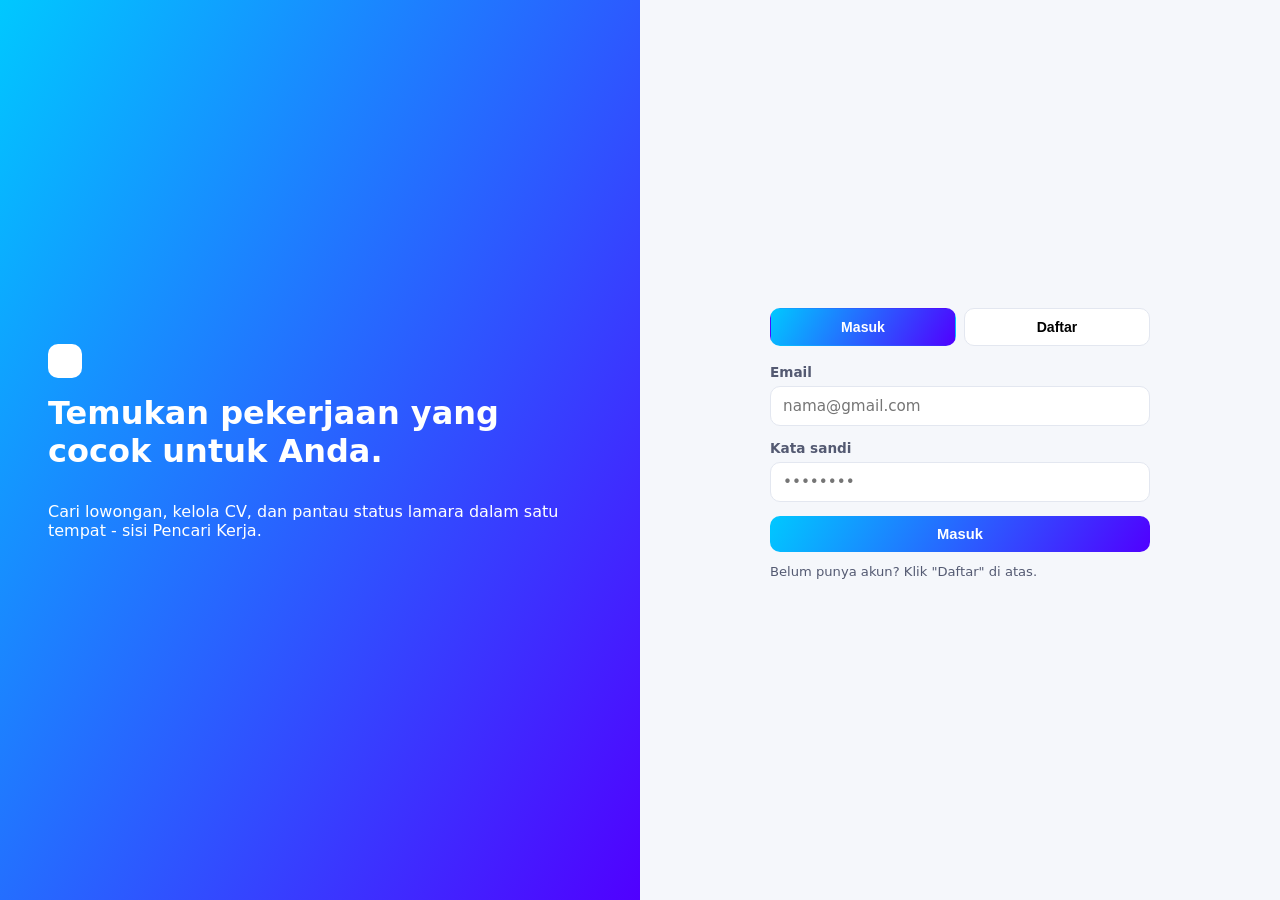
==== ui-pencari-kerja/index.html @ a24a92bb "perbaiki error elemen HTML dan fungsi Javascript" ====
<!DOCTYPE html>
<html lang="id">
    <head>
        <meta charset="UTF-8">
        <meta name="viewport" content="width=device-width, initial-scale=1.0">
        <title>LinkKerja - Pencari Kerja</title>
        <link rel="stylesheet" href="../shared/style.css">
    </head>
    <body>

        <!-- ===AUTH=== -->
         <section id="view-auth" class="auth-wrap">
            <div class="auth-hero">
                <div class="brand" style="font-size: 1.4rem;"><span class="brand-mark" style="background: #fff;"></span></div>
                <h2>Temukan pekerjaan yang cocok untuk Anda.</h2>
                <p>Cari lowongan, kelola CV, dan pantau status lamara dalam satu tempat - sisi Pencari Kerja.</p>
            </div>
            <diiv class="auth-form-wrap">
                <div class="auth-card">
                    <div class="role-toggle">
                        <button class="active" id="tab-login">Masuk</button>
                        <button id="tab-register">Daftar</button>
                    </div>

                    <form id="form-login">
                        <div class="field"><label>Email</label><input type="email" placeholder="nama@gmail.com" required></div>
                        <div class="field"><label>Kata sandi</label><input type="password" placeholder="••••••••" required></div>
                        <button type="submit" class="btn btn-primary" style="width:100%; justify-content: center;">Masuk</button>
                        <p style="font-size: 0.82rem; color:var(--ink-soft); margin-top: 12px;">Belum punya akun? Klik "Daftar" di atas.</p>
                    </form>

                    <form id="form-register" class="hidden">
                        <div class="field"><label>Nama lengkap</label><input type="text" placeholder="Lathifah Widya Zahra" required></div>
                        <div class="field"><label>Email</label><input type="email" placeholder="nama@gmail.com" required></div>
                        <div class="field"><label>Kata sandi</label><input type="password" placeholder="Minimal 8 karakter" required></div>
                        <button type="submit" class="btn btn-primary" style="width:100%; justify-content: center;">Daftar Sekarang</button>
                    </form>
                </div>
            </diiv>
         </section>
         <!-- === APP === -->
          <div id="view-app" class="app-shell hidden">
            <aside class="sidebar">
                <div class="brand"><span class="brand-mark"></span>LinkKerja</div>
                <ul class="=nav-list">
                    <li><button class="nav-btn active" data-view="beranda">🏠 Beranda</button></li>
                    <li><button class="nav-btn" data-view="cari">🏠 Cari Lowongan</button></li>
                     <li><button class="nav-btn" data-view="lamaran">🏠 Lamaran Saya</button></li> 
                    <li><button class="nav-btn" data-view="profil">🏠 Profil &amp; CV</button></li>
                </ul>
                <div class="sidebar-footer">
                    LinkKerja · UI Pencari Kerja<br>Dikerjakan oleh Lathifah Widya Zahra
                </div>
            </aside>

            <main class="main">
                <div class="topbar">
                    <div>
                        <h1 id="page-title">Beranda</h1>
                        <p id="page-subtitle">Rekomendasi lowongan untuk Anda hari ini.</p>
                    </div>
                    <div class="user-chip">
                        <div class="avatar">LZ</div>
                        <div>
                            <div style="font-weight: 600; font-size: 0.9rem;">Lathifah Widya Zahra</div>
                            <div style="font-size: 0.75rem; color:var(--ink-soft);">Pencari Kerja</div>
                        </div>
                    </div>
                </div>

                <!-- ===Beranda: rekomendasi (KF-04)=== -->
                 <setion data-panel="beranda">
                    <div class="card">
                        <h3 style="margin-top: 0;">Rekomendasi untuk Anda</h3>
                        <div id="list-rekomendasi"></div>
                    </div>
                 </setion>

                 <!-- ===Cari lowongan dengan filter (KF-03, UC-08)=== -->
                  <section data-panel="cari" class="hidden">
                    <div class="card" style="margin-bottom: 16px;">
                        <div class="grid-2">
                            <div class="field" style="margin:0;"><label>Kata kunci / lokasi</label><input id="filter-kata-kunci" placeholder="Contoh: Madiun, Frontend"></div>
                            <div class="field" style="margin: 0;">
                                <label>Bidang</label>
                                <select id="filter-bidang">
                                    <option value="">Semua bidang</option>
                                    <option>Teknologi</option>
                                    <option>Desain</option>
                                    <option>Pemasaran</option>
                                </select>
                            </div>
                        </div>
                    </div>
                    <div class="card"><div id="list-lowongan"></div>
                  </section>

                  <!-- ===Detail Lowongan & Lamaran (UC-04)=== -->
                   <section data-panel="detail" class="hidden">
                    <button class="btn btn-ghost" onclick="kembaliKeCari()">← Kembali ke daftar lowongan</button>
                    <button class="card" id="detail-content" style="margin-top: 14px;"></button>
                   </section>

                   <!-- ===Lamaran Saya/Application Tracker (KF-06, UC-07)=== -->
                    <section data-panel="lamaran" class="hidden">
                        <div class="card"><div id="list-lamaran-saya"></div></div>
                    </section>

                    <!-- ===Profil & CV (KF-01, KF-02, UC-02)=== -->
                    <section data-panel="profil" class="hidden">
                        <div class="card" style="max-width: 640px; margin-bottom: 16px;">
                            <h3 style="margin-top: 0;">Data diri</h3>
                            <div class="grid-2">
                                <div class="field"><label>Nama lengkap</label><input value="Lathifah Widya Zahra"></div>
                                <div class="field"><label>No. telepon</label><input value="08123456789"></div>
                                <div class="field"><label>Alamat</label><input value="Madiun, Jawa Timur"></div>
                                <div class="field"><label>Ringkasan profesional</label><textarea rows="3">Mahasiswa TRPL yang tertarik pada pengembangan web.</textarea></div>
                                <button class="btn btn-primary">Simpan Perubahan</button>
                            </div>

                        <div class="card" style="max-width: 640px; margin-bottom: 16px;">
                            <h3 style="margin-top: 0;">Riwayat pendidikan &amp;pengalaman</h3>
                            <div id="list-riwayat"></div>
                            <button class="btn btn-outline" style="margin-top: 10px;" onclick="tambahRiwayat()">+ Tambah riwayat</button>
                        </div>

                        <div class="card" style="max-width: 640px;">
                            <h3 style="margin-top: 0;">Dokumen pendukung</h3>
                            <p style="font-size: 0.85rem; color:var(--ink-soft); margin-top: -6px;">Format yang diterima: PDF atau JPG.</p>
                            <div id="list-dokumen"></div>
                            <label class="btn btn-outline" style="margin-top: 10px; cursor: pointer;">+ Unggah dokumen<input type="file" accept=".pdf, .jpg, .jpeg" style="display: none;" id="input-dokumen"></label>
                        </div>
                        </div>
                    </section>
            </main>
          </div>
          <div id="toast" class="toast hidden"></div>
          <script src="script.js"></script>
    </body>
</html>
---- shared/style.css ----
/* =====================================================================
   LinkKerja — Gaya bersama untuk UI Perekrut & UI Pencari Kerja
   Primary  : rgb(0, 200, 255)
   Secondary: rgb(80, 0, 255)
   ===================================================================== */

:root {
  --primary: #00c8ff;
  --secondary: #5000ff;
  --gradient: linear-gradient(120deg, var(--primary), var(--secondary));
  --ink: #101324;
  --ink-soft: #545a72;
  --bg: #f5f7fb;
  --surface: #ffffff;
  --border: #e3e7f0;
  --success: #17b26a;
  --danger: #e5484d;
  --warning: #f5a524;
  --radius: 14px;
  --shadow: 0 8px 24px rgba(16, 19, 36, 0.08);
  font-size: 16px;
}

* { box-sizing: border-box; }

body {
  margin: 0;
  font-family: "Inter", "Segoe UI", system-ui, sans-serif;
  background: var(--bg);
  color: var(--ink);
}

a { color: inherit; text-decoration: none; }

/* ---------- Layout ---------- */
.app-shell {
  display: grid;
  grid-template-columns: 240px 1fr;
  min-height: 100vh;
}

@media (max-width: 860px) {
  .app-shell { grid-template-columns: 1fr; }
  .sidebar { display: none; }
  .sidebar.open { display: flex; }
}

.sidebar {
  background: var(--ink);
  color: #fff;
  padding: 28px 20px;
  display: flex;
  flex-direction: column;
  gap: 28px;
}

.brand {
  display: flex;
  align-items: center;
  gap: 10px;
  font-weight: 700;
  font-size: 1.15rem;
}

.brand-mark {
  width: 34px;
  height: 34px;
  border-radius: 10px;
  background: var(--gradient);
  flex-shrink: 0;
}

.nav-list { list-style: none; padding: 0; margin: 0; display: flex; flex-direction: column; gap: 4px; }

.nav-list button {
  width: 100%;
  text-align: left;
  background: transparent;
  border: none;
  color: rgba(255,255,255,0.7);
  padding: 11px 14px;
  border-radius: 10px;
  font-size: 0.95rem;
  cursor: pointer;
  display: flex;
  align-items: center;
  gap: 10px;
}

.nav-list button:hover { background: rgba(255,255,255,0.08); color: #fff; }
.nav-list button.active { background: var(--gradient); color: #fff; }

.sidebar-footer {
  margin-top: auto;
  font-size: 0.8rem;
  color: rgba(255,255,255,0.5);
}

.main {
  padding: 28px 36px 60px;
  max-width: 1120px;
  width: 100%;
}

.topbar {
  display: flex;
  justify-content: space-between;
  align-items: center;
  margin-bottom: 26px;
  gap: 16px;
  flex-wrap: wrap;
}

.topbar h1 { font-size: 1.5rem; margin: 0 0 4px; }
.topbar p { margin: 0; color: var(--ink-soft); font-size: 0.92rem; }

.user-chip {
  display: flex;
  align-items: center;
  gap: 10px;
  background: var(--surface);
  border: 1px solid var(--border);
  padding: 6px 14px 6px 6px;
  border-radius: 999px;
}

.avatar {
  width: 32px; height: 32px; border-radius: 50%;
  background: var(--gradient);
  display: flex; align-items: center; justify-content: center;
  color: #fff; font-weight: 700; font-size: 0.85rem;
}

/* ---------- Cards / panels ---------- */
.card {
  background: var(--surface);
  border: 1px solid var(--border);
  border-radius: var(--radius);
  padding: 20px;
}

.card + .card { margin-top: 16px; }

.stat-grid {
  display: grid;
  grid-template-columns: repeat(auto-fit, minmax(180px, 1fr));
  gap: 14px;
  margin-bottom: 22px;
}

.stat-card {
  background: var(--surface);
  border: 1px solid var(--border);
  border-radius: var(--radius);
  padding: 18px;
  box-shadow: var(--shadow);
}

.stat-card .num { font-size: 1.7rem; font-weight: 700; }
.stat-card .label { color: var(--ink-soft); font-size: 0.85rem; margin-top: 2px; }
.stat-card .accent { height: 4px; width: 34px; border-radius: 4px; background: var(--gradient); margin-bottom: 10px; }

/* ---------- Buttons & forms ---------- */
.btn {
  display: inline-flex;
  align-items: center;
  gap: 8px;
  border: none;
  border-radius: 10px;
  padding: 10px 18px;
  font-size: 0.92rem;
  font-weight: 600;
  cursor: pointer;
}

.btn-primary { background: var(--gradient); color: #fff; }
.btn-outline { background: transparent; border: 1px solid var(--border); color: var(--ink); }
.btn-ghost { background: transparent; color: var(--ink-soft); }
.btn-danger { background: #fdecec; color: var(--danger); }
.btn-success { background: #e7f9ef; color: var(--success); }
.btn:disabled { opacity: 0.5; cursor: not-allowed; }

.field { display: flex; flex-direction: column; gap: 6px; margin-bottom: 14px; }
.field label { font-size: 0.85rem; font-weight: 600; color: var(--ink-soft); }
.field input, .field select, .field textarea {
  border: 1px solid var(--border);
  border-radius: 10px;
  padding: 10px 12px;
  font-size: 0.95rem;
  font-family: inherit;
}
.field input:focus, .field select:focus, .field textarea:focus {
  outline: 2px solid var(--primary);
  outline-offset: 1px;
}

.grid-2 { display: grid; grid-template-columns: 1fr 1fr; gap: 14px; }
@media (max-width: 640px) { .grid-2 { grid-template-columns: 1fr; } }

/* ---------- Badges ---------- */
.badge { display: inline-block; padding: 3px 10px; border-radius: 999px; font-size: 0.76rem; font-weight: 600; }
.badge-aktif, .badge-diterima { background: #e7f9ef; color: var(--success); }
.badge-nonaktif, .badge-ditolak { background: #fdecec; color: var(--danger); }
.badge-ditinjau, .badge-terkirim { background: #fff4e0; color: var(--warning); }

/* ---------- List rows ---------- */
.row {
  display: flex;
  justify-content: space-between;
  align-items: center;
  padding: 14px 0;
  border-bottom: 1px solid var(--border);
  gap: 14px;
  flex-wrap: wrap;
}
.row:last-child { border-bottom: none; }

.job-logo, .cand-avatar {
  width: 44px; height: 44px; border-radius: 12px;
  background: var(--gradient);
  flex-shrink: 0;
}

/* ---------- Auth screen ---------- */
.auth-wrap {
  min-height: 100vh;
  display: grid;
  grid-template-columns: 1fr 1fr;
}
@media (max-width: 820px) { .auth-wrap { grid-template-columns: 1fr; } }

.auth-hero {
  background: var(--gradient);
  color: #fff;
  padding: 48px;
  display: flex;
  flex-direction: column;
  justify-content: center;
  gap: 16px;
}
.auth-hero h2 { font-size: 2rem; margin: 0; }
.auth-form-wrap { display: flex; align-items: center; justify-content: center; padding: 40px 24px; }
.auth-card { width: 100%; max-width: 380px; }
.role-toggle { display: flex; gap: 8px; margin-bottom: 18px; }
.role-toggle button {
  flex: 1; padding: 10px; border-radius: 10px; border: 1px solid var(--border);
  background: var(--surface); cursor: pointer; font-weight: 600; font-size: 0.88rem;
}
.role-toggle button.active { background: var(--gradient); color: #fff; border-color: transparent; }

.empty-state { text-align: center; padding: 40px 20px; color: var(--ink-soft); }

.hidden { display: none !important; }

.toast {
  position: fixed;
  bottom: 24px; right: 24px;
  background: var(--ink);
  color: #fff;
  padding: 12px 18px;
  border-radius: 10px;
  font-size: 0.88rem;
  box-shadow: var(--shadow);
  z-index: 50;
}
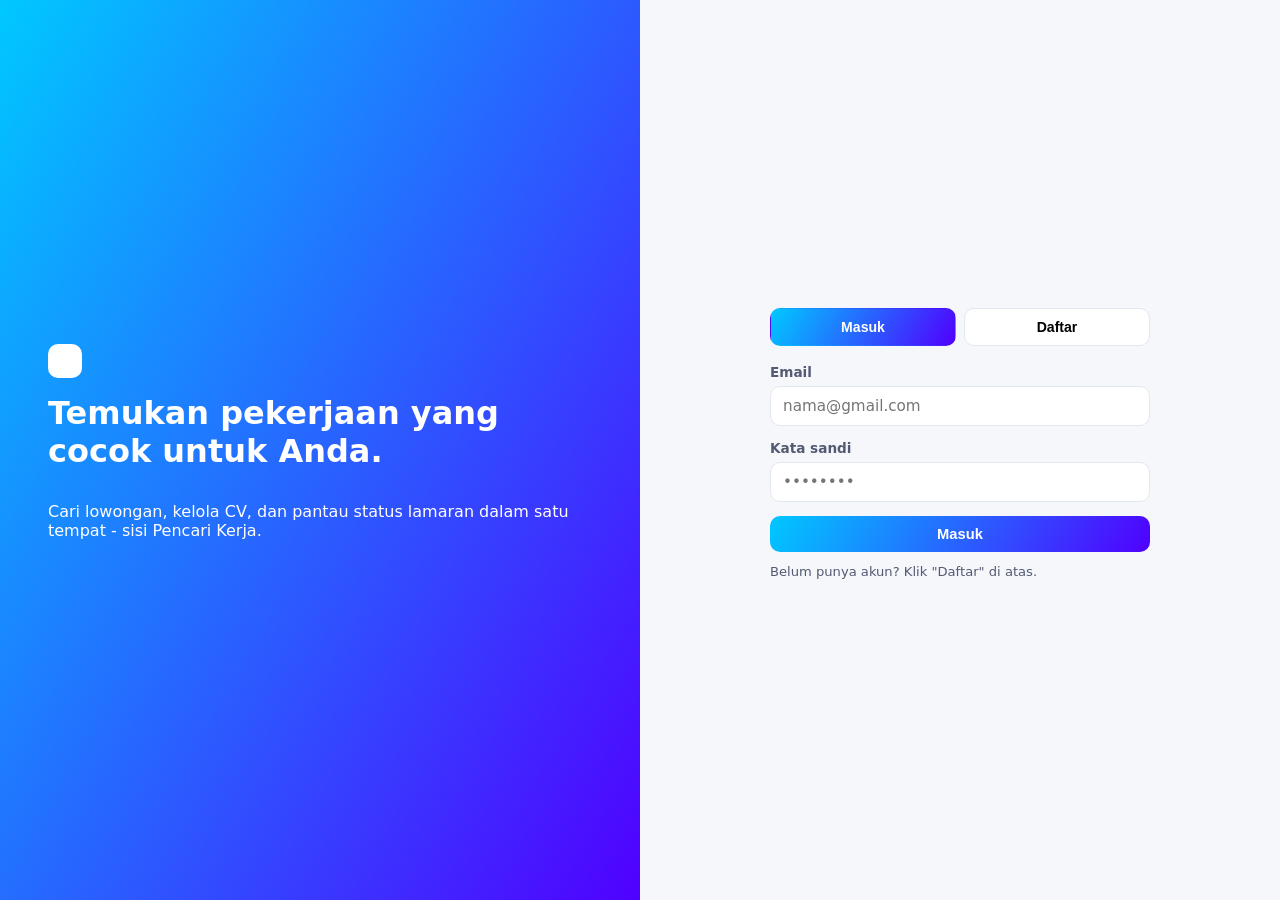
==== commit 568eac7c: "tamba panel beranda" ====
--- a/ui-pencari-kerja/index.html
+++ b/ui-pencari-kerja/index.html
@@ -4,16 +4,15 @@
         <meta charset="UTF-8">
         <meta name="viewport" content="width=device-width, initial-scale=1.0">
         <title>LinkKerja - Pencari Kerja</title>
-        <link rel="stylesheet" href="../shared/style.css">
+        <link rel="stylesheet"href="../shared/style.css">   
     </head>
     <body>
-
         <!-- ===AUTH=== -->
-         <section id="view-auth" class="auth-wrap">
+        <section id="view-auth" class="auth-wrap">
             <div class="auth-hero">
                 <div class="brand" style="font-size: 1.4rem;"><span class="brand-mark" style="background: #fff;"></span></div>
                 <h2>Temukan pekerjaan yang cocok untuk Anda.</h2>
-                <p>Cari lowongan, kelola CV, dan pantau status lamara dalam satu tempat - sisi Pencari Kerja.</p>
+                <p>Cari lowongan, kelola CV, dan pantau status lamaran dalam satu tempat - sisi Pencari Kerja.</p>
             </div>
             <diiv class="auth-form-wrap">
                 <div class="auth-card">
@@ -37,20 +36,19 @@
                     </form>
                 </div>
             </diiv>
-         </section>
-         <!-- === APP === -->
-          <div id="view-app" class="app-shell hidden">
+        </section>
+        
+        <!-- ===APP=== -->
+        <div id="view-app" class="app-shell hidden">
             <aside class="sidebar">
                 <div class="brand"><span class="brand-mark"></span>LinkKerja</div>
-                <ul class="=nav-list">
-                    <li><button class="nav-btn active" data-view="beranda">🏠 Beranda</button></li>
-                    <li><button class="nav-btn" data-view="cari">🏠 Cari Lowongan</button></li>
-                     <li><button class="nav-btn" data-view="lamaran">🏠 Lamaran Saya</button></li> 
-                    <li><button class="nav-btn" data-view="profil">🏠 Profil &amp; CV</button></li>
+                <ul class="nav-list">
+                    <li><button class="nav-btn active" data-view="beranda">🏠 Beranda</button></li> 
+                    <li><button class="nav-btn" data-view="cari">🏠 Cari Lowongan</button></li> 
+                    <li><button class="nav-btn" data-view="lamaran">🏠 Lamaran Saya</button></li> 
+                    <li><button class="nav-btn" data-view="profil">🏠 Profil &amp; CV</button></li> 
                 </ul>
-                <div class="sidebar-footer">
-                    LinkKerja · UI Pencari Kerja<br>Dikerjakan oleh Lathifah Widya Zahra
-                </div>
+                <div class="sidebar-footer">LinkKerja - UI Pencari Kerja </div>
             </aside>
 
             <main class="main">
@@ -63,78 +61,21 @@
                         <div class="avatar">LZ</div>
                         <div>
                             <div style="font-weight: 600; font-size: 0.9rem;">Lathifah Widya Zahra</div>
-                            <div style="font-size: 0.75rem; color:var(--ink-soft);">Pencari Kerja</div>
+                            <div style="font-size: 0.76rem; color:var(--ink-soft);">Pencari Kerja</div>
                         </div>
                     </div>
                 </div>
 
-                <!-- ===Beranda: rekomendasi (KF-04)=== -->
-                 <setion data-panel="beranda">
+                <!-- Beranda: rekomendasi (KF-04)-->
+                 <section data-panel="beranda">
                     <div class="card">
                         <h3 style="margin-top: 0;">Rekomendasi untuk Anda</h3>
                         <div id="list-rekomendasi"></div>
                     </div>
-                 </setion>
+                 </section>
 
-                 <!-- ===Cari lowongan dengan filter (KF-03, UC-08)=== -->
-                  <section data-panel="cari" class="hidden">
-                    <div class="card" style="margin-bottom: 16px;">
-                        <div class="grid-2">
-                            <div class="field" style="margin:0;"><label>Kata kunci / lokasi</label><input id="filter-kata-kunci" placeholder="Contoh: Madiun, Frontend"></div>
-                            <div class="field" style="margin: 0;">
-                                <label>Bidang</label>
-                                <select id="filter-bidang">
-                                    <option value="">Semua bidang</option>
-                                    <option>Teknologi</option>
-                                    <option>Desain</option>
-                                    <option>Pemasaran</option>
-                                </select>
-                            </div>
-                        </div>
-                    </div>
-                    <div class="card"><div id="list-lowongan"></div>
-                  </section>
-
-                  <!-- ===Detail Lowongan & Lamaran (UC-04)=== -->
-                   <section data-panel="detail" class="hidden">
-                    <button class="btn btn-ghost" onclick="kembaliKeCari()">← Kembali ke daftar lowongan</button>
-                    <button class="card" id="detail-content" style="margin-top: 14px;"></button>
-                   </section>
-
-                   <!-- ===Lamaran Saya/Application Tracker (KF-06, UC-07)=== -->
-                    <section data-panel="lamaran" class="hidden">
-                        <div class="card"><div id="list-lamaran-saya"></div></div>
-                    </section>
-
-                    <!-- ===Profil & CV (KF-01, KF-02, UC-02)=== -->
-                    <section data-panel="profil" class="hidden">
-                        <div class="card" style="max-width: 640px; margin-bottom: 16px;">
-                            <h3 style="margin-top: 0;">Data diri</h3>
-                            <div class="grid-2">
-                                <div class="field"><label>Nama lengkap</label><input value="Lathifah Widya Zahra"></div>
-                                <div class="field"><label>No. telepon</label><input value="08123456789"></div>
-                                <div class="field"><label>Alamat</label><input value="Madiun, Jawa Timur"></div>
-                                <div class="field"><label>Ringkasan profesional</label><textarea rows="3">Mahasiswa TRPL yang tertarik pada pengembangan web.</textarea></div>
-                                <button class="btn btn-primary">Simpan Perubahan</button>
-                            </div>
-
-                        <div class="card" style="max-width: 640px; margin-bottom: 16px;">
-                            <h3 style="margin-top: 0;">Riwayat pendidikan &amp;pengalaman</h3>
-                            <div id="list-riwayat"></div>
-                            <button class="btn btn-outline" style="margin-top: 10px;" onclick="tambahRiwayat()">+ Tambah riwayat</button>
-                        </div>
-
-                        <div class="card" style="max-width: 640px;">
-                            <h3 style="margin-top: 0;">Dokumen pendukung</h3>
-                            <p style="font-size: 0.85rem; color:var(--ink-soft); margin-top: -6px;">Format yang diterima: PDF atau JPG.</p>
-                            <div id="list-dokumen"></div>
-                            <label class="btn btn-outline" style="margin-top: 10px; cursor: pointer;">+ Unggah dokumen<input type="file" accept=".pdf, .jpg, .jpeg" style="display: none;" id="input-dokumen"></label>
-                        </div>
-                        </div>
-                    </section>
+                 
             </main>
-          </div>
-          <div id="toast" class="toast hidden"></div>
-          <script src="script.js"></script>
+        </div>
     </body>
 </html>
